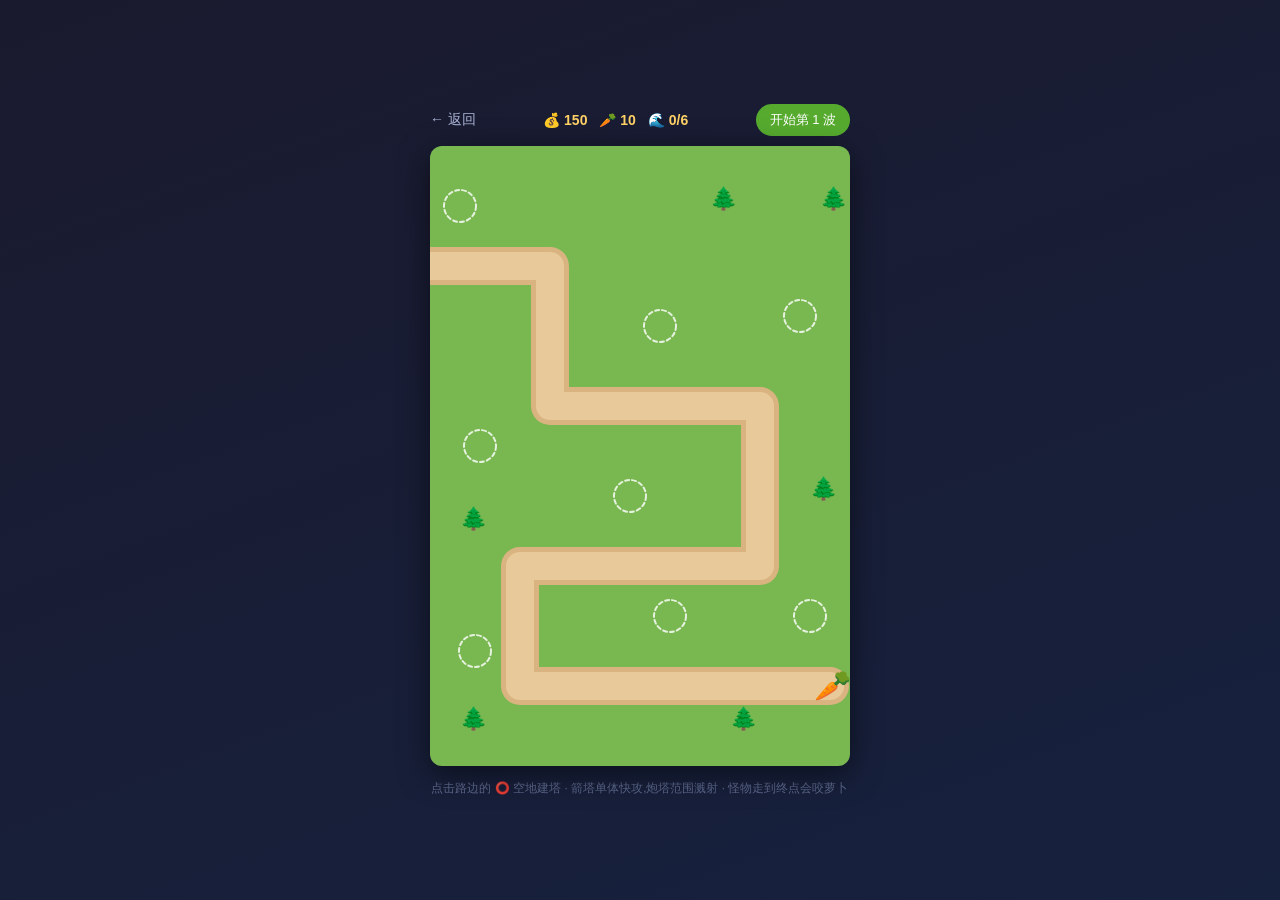
==== games/carrot-defense/index.html @ 19135daa "替换为保卫萝卜塔防游戏(基础版)" ====
<!DOCTYPE html>
<html lang="zh-CN">
<head>
  <meta charset="UTF-8">
  <meta name="viewport" content="width=device-width, initial-scale=1, user-scalable=no">
  <title>保卫萝卜 · 小游戏合集</title>
  <link rel="stylesheet" href="../style-carrot.css">
</head>
<body>
  <div class="wrap">
    <header class="hud">
      <a class="back" href="../../">← 返回</a>
      <div class="stats">
        <span title="金币">💰 <b id="gold">150</b></span>
        <span title="萝卜血量">🥕 <b id="lives">10</b></span>
        <span title="波次">🌊 <b id="wave">0/6</b></span>
      </div>
      <button id="startWave" class="start-btn">开始第 1 波</button>
    </header>

    <div class="canvas-box">
      <canvas id="game" width="420" height="620"></canvas>
      <div id="over" class="over hidden">
        <div class="over-card">
          <h2 id="overTitle">游戏结束</h2>
          <p id="overDesc">萝卜被吃掉了…</p>
          <button id="restart" class="big-btn">再来一局</button>
        </div>
      </div>
    </div>

    <!-- 选中建塔点后弹出的操作面板 -->
    <div id="panel" class="panel hidden">
      <span id="panelInfo">选择一个塔</span>
      <div id="panelBtns"></div>
    </div>

    <p class="tip">点击路边的 ⭕ 空地建塔 · 箭塔单体快攻,炮塔范围溅射 · 怪物走到终点会咬萝卜</p>
  </div>

  <script>
    // =====================================================
    // 保卫萝卜(基础版)—— 单文件塔防游戏
    // 结构:配置 → 状态 → 建塔 → 波次 → 更新 → 绘制 → 主循环
    // =====================================================

    const W = 420, H = 620;
    const canvas = document.getElementById("game");
    const ctx = canvas.getContext("2d");

    // ---------- 1. 配置 ----------

    // 怪物图鉴:血量 / 速度 / 赏金 / 大小
    const MOBS = {
      ant:      { emoji: "🐜", hp: 32,  speed: 58, gold: 8,   r: 14 },
      bug:      { emoji: "🐛", hp: 70,  speed: 42, gold: 12,  r: 16 },
      cricket:  { emoji: "🦗", hp: 44,  speed: 92, gold: 12,  r: 14 },
      scorpion: { emoji: "🦂", hp: 140, speed: 48, gold: 22,  r: 18 },
      boss:     { emoji: "🐲", hp: 950, speed: 34, gold: 250, r: 26 },
    };

    // 波次表:每波按顺序刷这些怪,每 900ms 出一只
    const WAVES = [
      ["ant","ant","ant","ant","ant","ant","ant","ant"],
      ["ant","ant","ant","bug","ant","bug","ant","bug","bug"],
      ["cricket","bug","cricket","bug","cricket","cricket","bug","cricket","bug","cricket"],
      ["scorpion","ant","scorpion","ant","scorpion","ant","scorpion","ant","ant","ant"],
      ["scorpion","cricket","scorpion","cricket","bug","scorpion","cricket","bug","scorpion"],
      ["boss","cricket","cricket","cricket","scorpion","scorpion","scorpion"],
    ];

    // 塔图鉴
    const TOWERS = {
      arrow:  { emoji: "🏹", name: "箭塔", cost: 50,  range: 95,  rate: 480,  damage: 14, bulletSpeed: 340 },
      cannon: { emoji: "💣", name: "炮塔", cost: 120, range: 115, rate: 1250, damage: 34, bulletSpeed: 240, splash: 55 },
    };

    // 怪物行进路线(拐点坐标),终点是萝卜
    const PATH = [
      { x: -30, y: 120 }, { x: 120, y: 120 }, { x: 120, y: 260 },
      { x: 330, y: 260 }, { x: 330, y: 420 }, { x: 90, y: 420 },
      { x: 90, y: 540 },  { x: 400, y: 540 },
    ];
    const GOAL = PATH[PATH.length - 1];

    // 路边的建塔空地
    const SLOTS = [
      { x: 30,  y: 60 },  { x: 230, y: 180 }, { x: 370, y: 170 },
      { x: 50,  y: 300 }, { x: 200, y: 350 }, { x: 45,  y: 505 },
      { x: 240, y: 470 }, { x: 380, y: 470 },
    ].map((p) => ({ ...p, tower: null }));

    // ---------- 2. 游戏状态 ----------
    let gold, lives, waveIdx, enemies, bullets, spawnQueue, spawnTimer, waveActive, over;
    let selectedSlot = null;

    function reset() {
      gold = 150; lives = 10; waveIdx = 0;
      enemies = []; bullets = [];
      spawnQueue = []; spawnTimer = 0; waveActive = false; over = false;
      SLOTS.forEach((s) => (s.tower = null));
      selectedSlot = null;
      hidePanel();
      document.getElementById("over").classList.add("hidden");
      updateHud();
    }

    const $ = (id) => document.getElementById(id);
    function updateHud() {
      $("gold").textContent = gold;
      $("lives").textContent = lives;
      $("wave").textContent = `${waveIdx}/${WAVES.length}`;
      const btn = $("startWave");
      btn.disabled = waveActive || over || waveIdx >= WAVES.length;
      btn.textContent = waveActive ? "战斗中…" : `开始第 ${waveIdx + 1} 波`;
    }

    // ---------- 3. 建塔 / 卖塔 ----------
    function showPanel(slot) {
      selectedSlot = slot;
      const panel = $("panel"), info = $("panelInfo"), btns = $("panelBtns");
      btns.innerHTML = "";
      panel.classList.remove("hidden");

      if (!slot.tower) {
        info.textContent = `空地 (${slot.x}, ${slot.y}) —— 选一座塔:`;
        for (const [key, t] of Object.entries(TOWERS)) {
          const b = document.createElement("button");
          b.textContent = `${t.emoji} ${t.name} 💰${t.cost}`;
          b.disabled = gold < t.cost;
          b.onclick = () => buyTower(key);
          btns.appendChild(b);
        }
      } else {
        const t = TOWERS[slot.tower.key];
        info.textContent = `${t.emoji} ${t.name}`;
        const sell = document.createElement("button");
        sell.textContent = `卖出 💰${Math.floor(t.cost * 0.6)}`;
        sell.onclick = sellTower;
        btns.appendChild(sell);
      }
    }
    function hidePanel() {
      selectedSlot = null;
      $("panel").classList.add("hidden");
    }
    function buyTower(key) {
      const t = TOWERS[key];
      if (gold < t.cost || !selectedSlot || selectedSlot.tower) return;
      gold -= t.cost;
      selectedSlot.tower = { key, cd: 0 };
      updateHud();
      showPanel(selectedSlot); // 刷新面板为卖出状态
    }
    function sellTower() {
      if (!selectedSlot || !selectedSlot.tower) return;
      gold += Math.floor(TOWERS[selectedSlot.tower.key].cost * 0.6);
      selectedSlot.tower = null;
      updateHud();
      showPanel(selectedSlot);
    }

    // ---------- 4. 波次 ----------
    function startWave() {
      if (waveActive || over || waveIdx >= WAVES.length) return;
      spawnQueue = [...WAVES[waveIdx]];
      spawnTimer = 0;
      waveActive = true;
      updateHud();
    }

    function endWave() {
      waveActive = false;
      waveIdx += 1;
      gold += 40 + waveIdx * 10; // 通关奖励
      if (waveIdx >= WAVES.length) {
        gameOver(true);
      } else {
        $("panelInfo").textContent = `第 ${waveIdx} 波完成!奖励已到账`;
      }
      updateHud();
    }

    function gameOver(win) {
      over = true;
      $("overTitle").textContent = win ? "🏆 胜利!" : "游戏结束";
      $("overDesc").textContent = win
        ? `萝卜守住了!共击退 ${WAVES.length} 波怪物`
        : "萝卜被吃掉了…";
      document.getElementById("over").classList.remove("hidden");
      updateHud();
    }
    $("startWave").addEventListener("click", startWave);
    $("restart").addEventListener("click", reset);

    // ---------- 5. 每帧更新 ----------
    function update(dt) {
      // 5.1 刷怪
      if (waveActive && spawnQueue.length) {
        spawnTimer += dt;
        if (spawnTimer >= 0.9) {
          spawnTimer = 0;
          spawnMob(spawnQueue.shift());
        }
      }

      // 5.2 怪物沿路径走
      for (const e of enemies) {
        const target = PATH[e.wp];
        const dx = target.x - e.x, dy = target.y - e.y;
        const dist = Math.hypot(dx, dy);
        if (dist < 4) {
          if (e.wp >= PATH.length - 1) continue; // 已到终点,下面结算
          e.wp += 1;
        } else {
          e.x += (dx / dist) * e.speed * dt;
          e.y += (dy / dist) * e.speed * dt;
          e.dist += e.speed * dt; // 记录走过路程,用于"打最前面的怪"
        }
      }

      // 5.3 到达终点的怪物咬萝卜
      const arrived = enemies.filter((e) => e.wp >= PATH.length - 1 && Math.hypot(GOAL.x - e.x, GOAL.y - e.y) < 6);
      for (const e of arrived) {
        lives -= 1;
        e.dead = true;
        if (lives <= 0) { lives = 0; gameOver(false); }
      }
      enemies = enemies.filter((e) => !e.dead);
      updateHud();

      // 5.4 塔索敌开火
      for (const slot of SLOTS) {
        const t = slot.tower;
        if (!t) continue;
        const cfg = TOWERS[t.key];
        t.cd -= dt * 1000;
        // 找射程内走得最远的怪
        let target = null;
        for (const e of enemies) {
          if (Math.hypot(e.x - slot.x, e.y - slot.y) <= cfg.range) {
            if (!target || e.dist > target.dist) target = e;
          }
        }
        if (target && t.cd <= 0) {
          t.cd = cfg.rate;
          bullets.push({ x: slot.x, y: slot.y - 14, target, cfg, key: t.key });
        }
      }

      // 5.5 子弹飞行与命中
      for (const b of bullets) {
        if (b.target.dead) { b.done = true; continue; }
        const dx = b.target.x - b.x, dy = b.target.y - b.y;
        const d = Math.hypot(dx, dy);
        if (d < 10) {
          b.done = true;
          hit(b);
        } else {
          b.x += (dx / d) * b.cfg.bulletSpeed * dt;
          b.y += (dy / d) * b.cfg.bulletSpeed * dt;
        }
      }
      bullets = bullets.filter((b) => !b.done);

      // 5.6 击杀结算
      for (const e of enemies) {
        if (e.hp <= 0 && !e.dead) {
          e.dead = true;
          gold += e.gold;
        }
      }
      enemies = enemies.filter((e) => !e.dead);

      // 5.7 一波打完
      if (waveActive && !spawnQueue.length && !enemies.length) endWave();
    }

    function spawnMob(type) {
      const m = MOBS[type];
      enemies.push({
        type, emoji: m.emoji, hp: m.hp, maxHp: m.hp,
        speed: m.speed, gold: m.gold, r: m.r,
        x: PATH[0].x, y: PATH[0].y, wp: 1, dist: 0,
      });
    }

    function hit(b) {
      if (b.cfg.splash) {
        // 炮塔:范围溅射
        for (const e of enemies) {
          if (Math.hypot(e.x - b.target.x, e.y - b.target.y) <= b.cfg.splash) e.hp -= b.cfg.damage;
        }
      } else {
        b.target.hp -= b.cfg.damage;
      }
    }

    // ---------- 6. 绘制 ----------
    function draw() {
      // 草地
      ctx.fillStyle = "#79b851";
      ctx.fillRect(0, 0, W, H);

      // 泥土路(粗线连起所有拐点)
      ctx.strokeStyle = "#d9b380";
      ctx.lineWidth = 38;
      ctx.lineJoin = "round";
      ctx.lineCap = "round";
      ctx.beginPath();
      ctx.moveTo(PATH[0].x, PATH[0].y);
      for (const p of PATH.slice(1)) ctx.lineTo(p.x, p.y);
      ctx.stroke();
      // 路中间的浅色小径
      ctx.strokeStyle = "#e8c99a";
      ctx.lineWidth = 28;
      ctx.stroke();

      // 装饰小树
      ctx.font = "22px serif";
      for (const [tx, ty] of [[390,60],[280,60],[30,380],[380,350],[30,580],[300,580]]) {
        ctx.fillText("🌲", tx, ty);
      }

      // 终点萝卜
      ctx.font = "30px serif";
      ctx.fillText("🥕", GOAL.x - 16, GOAL.y + 10);

      // 建塔空地
      for (const s of SLOTS) {
        ctx.beginPath();
        ctx.arc(s.x, s.y, 16, 0, Math.PI * 2);
        if (s.tower) {
          ctx.fillStyle = "rgba(255,255,255,0.55)";
          ctx.fill();
          ctx.font = "20px serif";
          ctx.textAlign = "center";
          ctx.textBaseline = "middle";
          ctx.fillText(TOWERS[s.tower.key].emoji, s.x, s.y + 1);
        } else {
          ctx.strokeStyle = "rgba(255,255,255,0.8)";
          ctx.lineWidth = 2;
          ctx.setLineDash([4, 3]);
          ctx.stroke();
          ctx.setLineDash([]);
        }
      }

      // 选中空地:显示建造范围提示
      if (selectedSlot && !selectedSlot.tower) {
        ctx.beginPath();
        ctx.arc(selectedSlot.x, selectedSlot.y, 20, 0, Math.PI * 2);
        ctx.strokeStyle = "#fff";
        ctx.lineWidth = 3;
        ctx.stroke();
      }

      // 选中塔:显示射程圈
      if (selectedSlot && selectedSlot.tower) {
        ctx.beginPath();
        ctx.arc(selectedSlot.x, selectedSlot.y, TOWERS[selectedSlot.tower.key].range, 0, Math.PI * 2);
        ctx.fillStyle = "rgba(255,255,255,0.15)";
        ctx.fill();
        ctx.strokeStyle = "rgba(255,255,255,0.6)";
        ctx.lineWidth = 2;
        ctx.stroke();
      }

      // 怪物 + 血条
      for (const e of enemies) {
        ctx.font = `${e.r * 2}px serif`;
        ctx.textAlign = "center";
        ctx.textBaseline = "middle";
        ctx.fillText(e.emoji, e.x, e.y);
        // 血条
        const bw = e.r * 2;
        ctx.fillStyle = "rgba(0,0,0,0.45)";
        ctx.fillRect(e.x - bw / 2, e.y - e.r - 9, bw, 5);
        ctx.fillStyle = e.hp / e.maxHp > 0.4 ? "#6dd66d" : "#ff6b6b";
        ctx.fillRect(e.x - bw / 2, e.y - e.r - 9, bw * (e.hp / e.maxHp), 5);
      }

      // 子弹
      for (const b of bullets) {
        ctx.beginPath();
        ctx.arc(b.x, b.y, b.key === "cannon" ? 6 : 4, 0, Math.PI * 2);
        ctx.fillStyle = b.key === "cannon" ? "#2c3e50" : "#f39c12";
        ctx.fill();
      }
    }

    // ---------- 7. 点击画布选空地 ----------
    canvas.addEventListener("pointerdown", (e) => {
      const rect = canvas.getBoundingClientRect();
      const x = (e.clientX - rect.left) * (W / rect.width);
      const y = (e.clientY - rect.top) * (H / rect.height);
      const slot = SLOTS.find((s) => Math.hypot(s.x - x, s.y - y) < 22);
      if (slot) showPanel(slot);
      else hidePanel();
    });

    // ---------- 8. 主循环 ----------
    let lastT = performance.now();
    function loop(now) {
      const dt = Math.min((now - lastT) / 1000, 0.05); // 秒,防止切标签页后暴走
      lastT = now;
      if (!over) update(dt);
      draw();
      requestAnimationFrame(loop);
    }
    reset();
    requestAnimationFrame(loop);
  </script>
</body>
</html>
---- games/style-carrot.css ----
/* 保卫萝卜游戏页样式 */
* { box-sizing: border-box; margin: 0; padding: 0; }

body {
  font-family: -apple-system, "PingFang SC", "Microsoft YaHei", sans-serif;
  background: linear-gradient(160deg, #1a1a2e 0%, #16213e 100%);
  color: #eaeaea;
  min-height: 100vh;
  display: flex;
  align-items: center;
  justify-content: center;
}

.wrap { text-align: center; padding: 12px; }

/* 顶栏:返回 + 状态 + 开始按钮 */
.hud {
  display: flex;
  justify-content: space-between;
  align-items: center;
  gap: 10px;
  max-width: 420px;
  margin: 0 auto 10px;
}
.back { color: #aab4d4; text-decoration: none; font-size: 14px; }
.back:hover { color: #fff; }
.stats { display: flex; gap: 12px; font-size: 14px; }
.stats b { color: #ffd166; }
.start-btn {
  background: #56ab2f;
  color: #fff;
  border: none;
  border-radius: 18px;
  padding: 7px 14px;
  font-size: 13px;
  cursor: pointer;
}
.start-btn:disabled { background: #3a4a3a; color: #7d8a7d; cursor: default; }
.start-btn:not(:disabled):hover { background: #4c9629; }

/* 画布 */
.canvas-box {
  position: relative;
  display: inline-block;
  border-radius: 12px;
  overflow: hidden;
  box-shadow: 0 8px 30px rgba(0, 0, 0, 0.5);
}
canvas { display: block; max-width: 100%; touch-action: none; }

/* 游戏结束遮罩 */
.over {
  position: absolute;
  inset: 0;
  background: rgba(10, 14, 8, 0.72);
  display: flex;
  align-items: center;
  justify-content: center;
}
.over.hidden { display: none; }
.over-card {
  background: #fff;
  color: #2f3e2a;
  border-radius: 16px;
  padding: 28px 40px;
  text-align: center;
}
.over-card h2 { margin-bottom: 8px; }
.over-card p { margin-bottom: 16px; }
.big-btn {
  background: #56ab2f;
  color: #fff;
  border: none;
  border-radius: 24px;
  padding: 10px 28px;
  font-size: 15px;
  cursor: pointer;
}
.big-btn:hover { background: #4c9629; }

/* 建塔面板 */
.panel {
  margin: 10px auto 0;
  max-width: 420px;
  background: #21304f;
  border-radius: 12px;
  padding: 10px 14px;
  display: flex;
  align-items: center;
  justify-content: space-between;
  gap: 10px;
}
.panel.hidden { display: none; }
.panel span { font-size: 13px; color: #aab4d4; }
.panel div { display: flex; gap: 8px; }
.panel button {
  background: #f39c12;
  border: none;
  border-radius: 8px;
  padding: 7px 12px;
  font-size: 13px;
  cursor: pointer;
  color: #fff;
}
.panel button:hover { background: #e08e0b; }
.panel button:disabled { background: #3a4666; color: #6c7a9c; cursor: default; }

.tip { margin-top: 10px; font-size: 12px; color: #5c688c; }
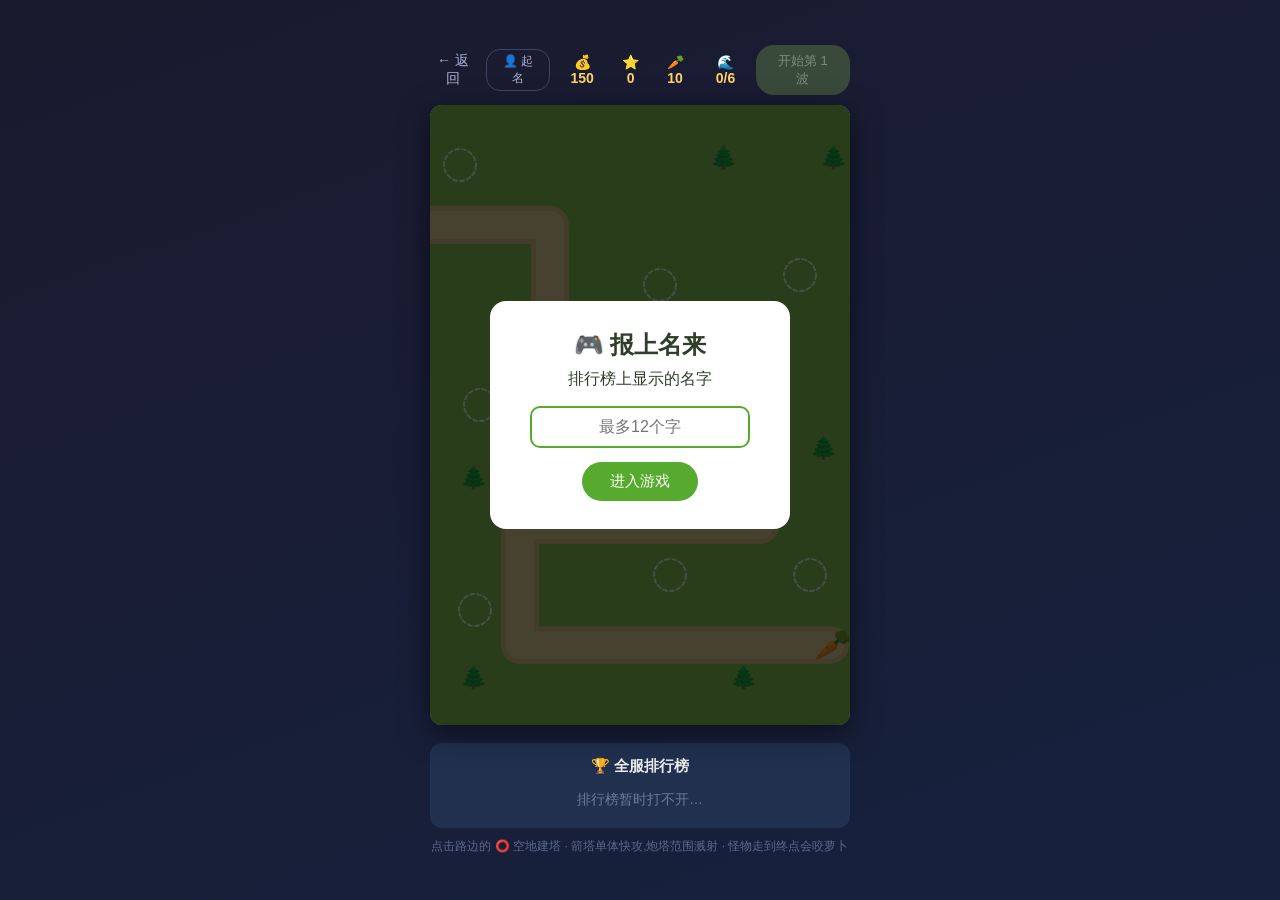
==== commit 5fb104fc: "新增:用户名系统 + 全服排行榜(textdb.online 云端存储)" ====
--- a/games/carrot-defense/index.html
+++ b/games/carrot-defense/index.html
@@ -10,8 +10,10 @@
   <div class="wrap">
     <header class="hud">
       <a class="back" href="../../">← 返回</a>
+      <button id="who" class="who-btn" title="点击改名"></button>
       <div class="stats">
         <span title="金币">💰 <b id="gold">150</b></span>
+        <span title="得分">⭐ <b id="score">0</b></span>
         <span title="萝卜血量">🥕 <b id="lives">10</b></span>
         <span title="波次">🌊 <b id="wave">0/6</b></span>
       </div>
@@ -20,6 +22,17 @@
 
     <div class="canvas-box">
       <canvas id="game" width="420" height="620"></canvas>
+
+      <!-- 用户名门:第一次进来必须先起名 -->
+      <div id="nameGate" class="over">
+        <div class="over-card">
+          <h2>🎮 报上名来</h2>
+          <p>排行榜上显示的名字</p>
+          <input id="nameInput" class="name-input" maxlength="12" placeholder="最多12个字">
+          <button id="nameOk" class="big-btn">进入游戏</button>
+        </div>
+      </div>
+
       <div id="over" class="over hidden">
         <div class="over-card">
           <h2 id="overTitle">游戏结束</h2>
@@ -33,6 +46,12 @@
     <div id="panel" class="panel hidden">
       <span id="panelInfo">选择一个塔</span>
       <div id="panelBtns"></div>
+    </div>
+
+    <!-- 全服排行榜 -->
+    <div class="board">
+      <h3>🏆 全服排行榜</h3>
+      <ol id="boardList"><li class="dim">加载中…</li></ol>
     </div>
 
     <p class="tip">点击路边的 ⭕ 空地建塔 · 箭塔单体快攻,炮塔范围溅射 · 怪物走到终点会咬萝卜</p>
@@ -91,11 +110,16 @@
     ].map((p) => ({ ...p, tower: null }));
 
     // ---------- 2. 游戏状态 ----------
-    let gold, lives, waveIdx, enemies, bullets, spawnQueue, spawnTimer, waveActive, over;
+    let gold, lives, waveIdx, enemies, bullets, spawnQueue, spawnTimer, waveActive, over, score;
     let selectedSlot = null;
 
+    // 排行榜云端存储(textdb.online 免费文本数据库,免注册)
+    const LB_KEY = "game-hub-carrot-lb-9x4k2m";
+    const LB_URL = `https://textdb.online/${LB_KEY}`;
+    let myName = localStorage.getItem("carrot-name") || "";
+
     function reset() {
-      gold = 150; lives = 10; waveIdx = 0;
+      gold = 150; lives = 10; waveIdx = 0; score = 0;
       enemies = []; bullets = [];
       spawnQueue = []; spawnTimer = 0; waveActive = false; over = false;
       SLOTS.forEach((s) => (s.tower = null));
@@ -109,9 +133,11 @@
     function updateHud() {
       $("gold").textContent = gold;
       $("lives").textContent = lives;
+      $("score").textContent = score;
       $("wave").textContent = `${waveIdx}/${WAVES.length}`;
+      $("who").textContent = myName ? `👤 ${myName}` : "👤 起名";
       const btn = $("startWave");
-      btn.disabled = waveActive || over || waveIdx >= WAVES.length;
+      btn.disabled = waveActive || over || waveIdx >= WAVES.length || !myName;
       btn.textContent = waveActive ? "战斗中…" : `开始第 ${waveIdx + 1} 波`;
     }
 
@@ -183,12 +209,15 @@
 
     function gameOver(win) {
       over = true;
+      // 最终得分:击杀得分 + (胜利奖励 500 + 每剩余 1 点萝卜血 50 分)
+      const final = win ? score + 500 + lives * 50 : score;
       $("overTitle").textContent = win ? "🏆 胜利!" : "游戏结束";
       $("overDesc").textContent = win
-        ? `萝卜守住了!共击退 ${WAVES.length} 波怪物`
-        : "萝卜被吃掉了…";
+        ? `萝卜守住了!最终得分 ${final},已提交排行榜`
+        : `得分 ${final},已提交排行榜`;
       document.getElementById("over").classList.remove("hidden");
       updateHud();
+      submitScore(myName, final);
     }
     $("startWave").addEventListener("click", startWave);
     $("restart").addEventListener("click", reset);
@@ -268,6 +297,7 @@
         if (e.hp <= 0 && !e.dead) {
           e.dead = true;
           gold += e.gold;
+          score += e.gold; // 击杀也计分
         }
       }
       enemies = enemies.filter((e) => !e.dead);
@@ -389,6 +419,87 @@
       }
     }
 
+    // ---------- 6.5 用户名门 + 排行榜 ----------
+    function initNameGate() {
+      $("nameGate").classList.toggle("hidden", !!myName);
+      $("who").textContent = myName ? `👤 ${myName}` : "👤 起名";
+      updateHud();
+    }
+
+    $("nameOk").addEventListener("click", () => {
+      const v = $("nameInput").value.trim().slice(0, 12);
+      if (!v) { $("nameInput").focus(); return; }
+      myName = v;
+      localStorage.setItem("carrot-name", v); // 存起来,下次不用再输
+      initNameGate();
+    });
+    $("nameInput").addEventListener("keydown", (e) => {
+      if (e.key === "Enter") $("nameOk").click();
+    });
+
+    // 点"起名"按钮可以改名
+    $("who").addEventListener("click", () => {
+      localStorage.removeItem("carrot-name");
+      myName = "";
+      $("nameInput").value = "";
+      $("nameGate").classList.remove("hidden");
+      updateHud();
+    });
+
+    function escapeHtml(s) {
+      return String(s).replace(/[&<>"']/g, (c) =>
+        ({ "&": "&amp;", "<": "&lt;", ">": "&gt;", '"': "&quot;", "'": "&#39;" }[c]));
+    }
+
+    function renderBoard(list) {
+      const el = $("boardList");
+      if (!list.length) {
+        el.innerHTML = '<li class="dim">还没有人上榜,快抢第一!</li>';
+        return;
+      }
+      const medals = ["🥇", "🥈", "🥉"];
+      el.innerHTML = list.slice(0, 10).map((s, i) =>
+        `<li><span class="rank">${medals[i] || (i + 1)}</span>${escapeHtml(s.name)}<b>${s.score}</b></li>`
+      ).join("");
+    }
+
+    async function loadBoard() {
+      try {
+        const text = await (await fetch(LB_URL)).text();
+        const data = text ? JSON.parse(text) : { scores: [] };
+        renderBoard(Array.isArray(data.scores) ? data.scores : []);
+      } catch (e) {
+        $("boardList").innerHTML = '<li class="dim">排行榜暂时打不开…</li>';
+      }
+    }
+
+    // 提交分数:读云端 → 同名保留最高分 → 排序取前20 → 写回
+    async function submitScore(name, sc) {
+      if (!name || typeof sc !== "number") return;
+      try {
+        const text = await (await fetch(LB_URL)).text();
+        let data = text ? JSON.parse(text) : { scores: [] };
+        let list = Array.isArray(data.scores) ? data.scores.filter((s) => s && s.name) : [];
+        const prev = list.find((s) => s.name === name);
+        if (prev) {
+          if (prev.score >= sc) return; // 没破自己的纪录,不提交
+          prev.score = sc;
+          prev.time = new Date().toLocaleDateString("zh-CN");
+        } else {
+          list.push({ name, score: sc, time: new Date().toLocaleDateString("zh-CN") });
+        }
+        list.sort((a, b) => b.score - a.score);
+        list = list.slice(0, 20);
+        // 用 GET 写入(POST 会被 301 重定向导致写入失败)
+        await fetch(
+          `https://textdb.online/update/?key=${LB_KEY}&value=${encodeURIComponent(JSON.stringify({ scores: list }))}`
+        );
+        renderBoard(list);
+      } catch (e) {
+        // 网络异常时静默失败,不影响本地游戏
+      }
+    }
+
     // ---------- 7. 点击画布选空地 ----------
     canvas.addEventListener("pointerdown", (e) => {
       const rect = canvas.getBoundingClientRect();
@@ -409,6 +520,8 @@
       requestAnimationFrame(loop);
     }
     reset();
+    initNameGate();
+    loadBoard();
     requestAnimationFrame(loop);
   </script>
 </body>
--- a/games/style-carrot.css
+++ b/games/style-carrot.css
@@ -24,6 +24,16 @@
 }
 .back { color: #aab4d4; text-decoration: none; font-size: 14px; }
 .back:hover { color: #fff; }
+.who-btn {
+  background: none;
+  border: 1px solid #3a4666;
+  border-radius: 14px;
+  color: #aab4d4;
+  font-size: 12px;
+  padding: 3px 10px;
+  cursor: pointer;
+}
+.who-btn:hover { color: #fff; border-color: #aab4d4; }
 .stats { display: flex; gap: 12px; font-size: 14px; }
 .stats b { color: #ffd166; }
 .start-btn {
@@ -78,6 +88,44 @@
 }
 .big-btn:hover { background: #4c9629; }
 
+/* 用户名输入框 */
+.name-input {
+  display: block;
+  width: 220px;
+  margin: 0 auto 14px;
+  padding: 10px 12px;
+  border: 2px solid #56ab2f;
+  border-radius: 10px;
+  font-size: 16px;
+  text-align: center;
+  font-family: inherit;
+}
+.name-input:focus { outline: none; border-color: #f39c12; }
+
+/* 排行榜 */
+.board {
+  max-width: 420px;
+  margin: 14px auto 0;
+  background: #21304f;
+  border-radius: 12px;
+  padding: 14px 20px;
+  text-align: left;
+}
+.board h3 { font-size: 15px; margin-bottom: 10px; text-align: center; }
+.board ol { list-style: none; }
+.board li {
+  display: flex;
+  align-items: center;
+  gap: 8px;
+  padding: 5px 4px;
+  font-size: 14px;
+  border-bottom: 1px dashed #3a4666;
+}
+.board li:last-child { border-bottom: none; }
+.board li .rank { width: 28px; text-align: center; flex-shrink: 0; }
+.board li b { margin-left: auto; color: #ffd166; }
+.board li.dim { color: #6c7a9c; justify-content: center; border: none; }
+
 /* 建塔面板 */
 .panel {
   margin: 10px auto 0;
